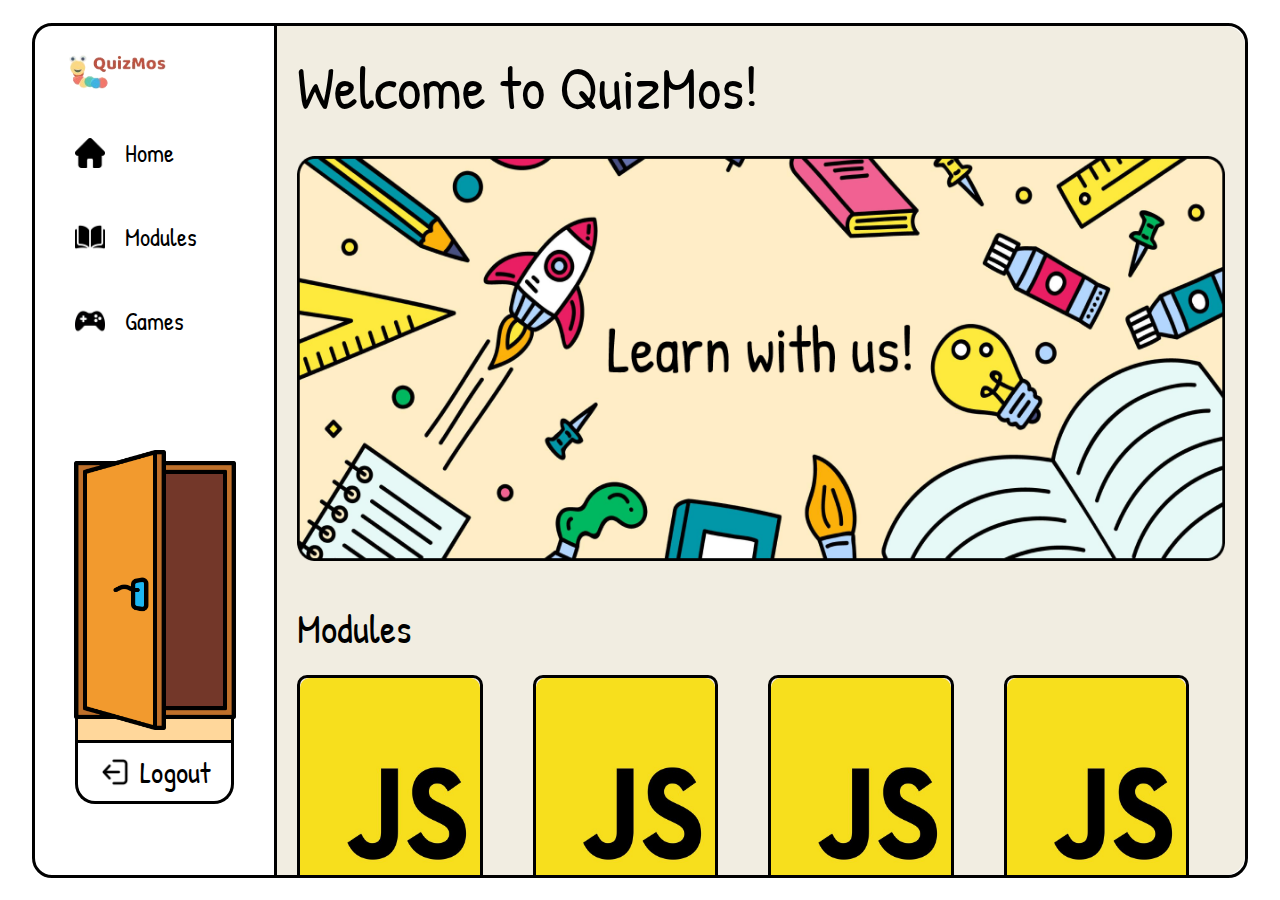
==== homepage.html @ 113d8185 "Add files via upload" ====
<!DOCTYPE html>
<html lang="en">
<head>
    <meta charset="UTF-8">
    <meta name="viewport" content="width=device-width, initial-scale=1.0">
    <link rel="preconnect" href="https://fonts.googleapis.com">
    <link rel="preconnect" href="https://fonts.gstatic.com" crossorigin>
    <link href="https://fonts.googleapis.com/css2?family=Patrick+Hand&display=swap" rel="stylesheet">
    <link rel="icon" href="Logo.png">
    <link rel="stylesheet" href="homepage.css">
    <title>QuizMos Homepage</title>
</head>
<body>
    <div class="container">
        <div class="sidebar">
            <div class="logo">
                <img src="Logo Pic.png" alt="">
            </div>

            <div class="navigation">
                <div class="navItem">
                    <img src="home.png" alt="">
                    <a href="#home">Home</a>
                </div>
                <div class="navItem">
                    <img src="open-book.png" alt="">
                    <a href="#module">Modules</a>
                </div>
                <div class="navItem">
                    <img src="games.png" alt="">
                    <a href="#game">Games</a>
                </div>
            </div>
            
            <div class="logoutBox">
                <div class="logoutImgBox">
                    <img src="door.png" alt="">
                </div>
                <button onclick="goHome()">
                    <img src="exit.png" alt="">
                    <p>Logout</p>
                </button>
            </div>
        </div>

        <div class="mainContent">
            <div class="welcomeTxt" id="home">
                <p>Welcome to QuizMos!</p>
            </div>

            <div class="homeImage">
                <img src="Group 263.png" alt="">
            </div>

            <!-- Module Section -->
            <div class="moduleSection" id="module">
                <div class="header">
                    <p>Modules</p>
                </div>
                <div class="moduleList">
                    <!-- Module card for week #1 -->
                    <div class="moduleCard">
                        <div class="imgBox">
                            <img src="Javascript.jpg" alt="">
                        </div>
                        <div class="infoBox">
                            <p class="title">Week #1: Introduction to Javascript</p>
                            <button onclick="goModule1()">Start Learning</button>
                        </div>
                    </div>

                    <!-- Module card for week #2 -->
                    <div class="moduleCard">
                        <div class="imgBox">
                            <img src="Javascript.jpg" alt="">
                        </div>
                        <div class="infoBox">
                            <p class="title">Week #2: Javascript <br> Basics</p>
                            <button onclick="goModule2()">Start Learning</button>
                        </div>
                    </div>

                    <!-- Module card for week #3 -->
                    <div class="moduleCard">
                        <div class="imgBox">
                            <img src="Javascript.jpg" alt="">
                        </div>
                        <div class="infoBox">
                            <p class="title">Week #3: Javascript Basics (Part 2)</p>
                            <button onclick="goModule3()">Start Learning</button>
                        </div>
                    </div>

                    <!-- Module card for week #4 -->
                    <div class="moduleCard">
                        <div class="imgBox">
                            <img src="Javascript.jpg" alt="">
                        </div>
                        <div class="infoBox">
                            <p class="title">Week #4: JavaScript <br> Arrays</p>
                            <button onclick="goModule4()">Start Learning</button>
                        </div>
                    </div>

                    <!-- Module card for week #5 -->
                    <div class="moduleCard">
                        <div class="imgBox">
                            <img src="phpBG.jpg" alt="">
                        </div>
                        <div class="infoBox">
                            <p class="title">Week #5: Introduction to PHP</p>
                            <button onclick="goModule5()">Start Learning</button>
                        </div>
                    </div>

                    <!-- Module card for week #6 -->
                    <div class="moduleCard">
                        <div class="imgBox">
                            <img src="phpBG.jpg" alt="">
                        </div>
                        <div class="infoBox">
                            <p class="title">Week #6: How to run PHP code in XAMPP</p>
                            <button onclick="goModule6()">Start Learning</button>
                        </div>
                    </div>

                    <!-- Module card for week #7 -->
                    <div class="moduleCard">
                        <div class="imgBox">
                            <img src="phpBG.jpg" alt="">
                        </div>
                        <div class="infoBox">
                            <p class="title">Week #7: PHP Using echo and print</p>
                            <button onclick="goModule7()">Start Learning</button>
                        </div>
                    </div>
                </div>
            </div>

            <!-- Game Section -->
            <div class="gameSection" id="game">
                <div class="header">
                    <p>Games</p>
                </div>
                <div class="gameList">
                    <!-- game card for week Hangman -->
                    <div class="gameCard">
                        <div class="imgBox">
                            <img src="hangman.png" alt="">
                        </div>
                        <div class="infoBox">
                            <p class="title">Hangman</p>
                            <button onclick="goHangman()">PLAY</button>
                        </div>
                    </div>

                    <!-- game card for QuizIO -->
                    <div class="gameCard">
                        <div class="imgBox">
                            <img src="choose.png" alt="">
                        </div>
                        <div class="infoBox">
                            <p class="title">QuizIO</p>
                            <button onclick="goQuizIO()">PLAY</button>
                        </div>
                    </div>

                    <!-- game card for Codemaster-->
                    <div class="gameCard">
                        <div class="imgBox">
                            <img src="hacker.png" alt="">
                        </div>
                        <div class="infoBox">
                            <p class="title">Codemaster</p>
                            <button onclick="goCodemaster()">PLAY</button>
                        </div>
                    </div>
                </div>
            </div>
        </div>
    </div>

    <script>
        //Redirect to index.html
        function goHome() {
            window.location.href = "index.html"
        }

        //Redirect to Week 1 Module
        function goModule1() {
            window.location.href = "week1Module.html"
        }

        //Redirect to Week 2 Module
        function goModule2() {
            window.location.href = "week2Module.html"
        }

        //Redirect to Week 3 Module
        function goModule3() {
            window.location.href = "week3Module.html"
        }

        //Redirect to Week 4 Module
        function goModule4() {
            window.location.href = "week4Module.html"
        }

        //Redirect to Week 5 Module
        function goModule5() {
            window.location.href = "week5Module.html"
        }

        //Redirect to Week 6 Module
        function goModule6() {
            window.location.href = "week6Module.html"
        }

        //Redirect to Week 7 Module
        function goModule7() {
            window.location.href = "week7Module.html"
        }

        //Redirect to Hangman page
        function goHangman() {
            window.location.href = "hangman.html"
        }

        //Redirect to QuizIO page
        function goQuizIO() {
            window.location.href = "quizIO.html"
        }

        //Redirect to Codemaster page
        function goCodemaster() {
            window.location.href = "codemaster.html"
        }
    </script>
</body>
</html>
---- homepage.css ----
* {
    margin: 0;
    padding: 0;
    font-family: 'Patrick Hand';
    box-sizing: border-box;
    color: black;
}

html {
    scroll-behavior: smooth;
}

body {
    margin: 0;
    padding: 0;
    display: flex;
    justify-content: center;
    align-items: center;
    width: 100%;
    height: 100dvh;
    background-color: white;
}

.container {
    width: 95%;
    height: 95%;
    border: 3px solid black;
    border-radius: 20px;
    display: flex;
}

/* Design for sidebar */
.container .sidebar {
    width: 20%;
    height: 100%;
    padding: 20px;
    border-right: 3px solid black;
}

/* Design for logo image */
.container .sidebar .logo {
    width: 100%;
    height: 10%;
    display: flex;
    align-items: start;
}

.container .sidebar .logo img {
    height: 150px;
    margin-top: -50px;
}

/* Design for navigation */
.container .sidebar .navigation {
    display: flex;
    flex-direction: column;
    align-items: center;
    gap: 30px;
    height: 40%;
    width: 100%;
}

.container .sidebar .navigation .navItem {
    display: flex;
    align-items: center;
    gap: 20px;
    width: 90%;
    padding: 10px;
    border-radius: 10px;
    cursor: pointer;
}
.container .sidebar .navigation .navItem:hover {
    background-color: rgb(223, 223, 223);
    transition-duration: 0.5s;
}

.container .sidebar .navigation .navItem img {
    height: 30px;
}

.container .sidebar .navigation .navItem a {
    font-size: 25px;
    text-decoration: none;
    color: black;
}

/* Design for logout box */
.container .sidebar .logoutBox {
    width: 100%;
    height: 50%;
    display: flex;
    flex-direction: column;
    justify-content: center;
    align-items: center;
    display: flex;
}

.container .sidebar .logoutBox .logoutImgBox {
    height: 60%;
    width: 80%;
    border: 3px solid black;
    border-radius: 20px 20px 0 0;
    display: flex;
    justify-content: center;
    align-items: end;
    padding-bottom: 10px;
    background-color: #FFD79B;
}

.container .sidebar .logoutBox .logoutImgBox img {
    height: 280px;
}

.container .sidebar .logoutBox button {
    display: flex;
    gap: 10px;
    align-items: center;
    justify-content: center;
    width: 80%;
    height: 15%;
    border-radius: 0 0 20px 20px ;
    border: 3px solid black;
    border-top: none;
    cursor: pointer;
    background-color: white;
}

.container .sidebar .logoutBox button p {
    font-size: 30px;
}

.container .sidebar .logoutBox button img {
    height: 30px;
}

/* Design for main content */
.container .mainContent {
    width: 80%;
    background-color: #F1EDE1;
    padding: 20px;
    overflow-y: scroll;
    border-radius: 0 20px 20px 0;
    scroll-behavior: smooth;
}

::-webkit-scrollbar {
    display: none;
}

/* Design for header */
.container .mainContent .welcomeTxt {
    width: 100%;
    height: 10%;
    margin-bottom: 30px;
}
.container .mainContent .welcomeTxt p {
    font-size: 60px;
}

/* Design for home image */
.container .mainContent .homeImage {
    width: 100%;
    height: 50%;
    border-radius: 10px;
    margin-bottom: 40px;
}

.container .mainContent .homeImage img {
    height: 100%;
    width: 100%;
    border-radius: 10px;
}

/* Design for module Section */
.container .mainContent .moduleSection {
    display: flex;
    flex-direction: column;
    gap: 20px;
    width: 100%;
    margin-bottom: 100px;
}
.container .mainContent .moduleSection .header {
    font-size: 40px;
}
.container .mainContent .moduleSection .moduleList {
    display: flex;
    gap: 50px;
    flex-wrap: wrap;
    height: fit-content;
}

/* Design for module card */
.container .mainContent .moduleSection .moduleList .moduleCard {
    width: 20%;
    height: fit-content;
    border: 3px solid black;
    border-radius: 10px;
}
.container .mainContent .moduleSection .moduleList .moduleCard .imgBox {
    width: 100%;
    height: 200px;
    background-color: #FFE7AB;
    border-radius: 10px 10px 0 0;
    border-bottom: 3px solid black;
}
.container .mainContent .moduleSection .moduleList .moduleCard .imgBox img {
    height: 100%;
    width: 100%;
    border-radius: 10px 10px 0 0;
}
.container .mainContent .moduleSection .moduleList .moduleCard .infoBox {
    width: 100%;
    height: fit-content;
    border-radius: 0 0 10px 10px;
    padding: 5px;
    background-color: white;
}
.container .mainContent .moduleSection .moduleList .moduleCard .infoBox .title {
    font-size: 25px;
    margin-block: 10px;
}
.container .mainContent .moduleSection .moduleList .moduleCard .infoBox button {
    width: 100%;
    padding: 5px;
    font-size: 20px;
    border-radius: 5px;
    border: 2px solid black;
    background-color: #F7BB27;
    cursor: pointer;
}

.container .mainContent .moduleSection .moduleList .moduleCard .infoBox button:active {
    transform: scale(0.95);
}

/* Design for Game Section */
.container .mainContent .gameSection {
    display: flex;
    flex-direction: column;
    gap: 20px;
    width: 100%;
}

.container .mainContent .gameSection .header {
    font-size: 40px;
}

.container .mainContent .gameSection .gameList {
    display: flex;
    gap: 50px;
    flex-wrap: wrap;
    height: fit-content;
}

.container .mainContent .gameSection .gameList .gameCard {
    width: 20%;
    height: fit-content;
    border: 3px solid black;
    border-radius: 10px;
}

.container .mainContent .gameSection .gameList .gameCard .imgBox {
    width: 100%;
    height: 200px;
    background-color: #FFE7AB;
    border-radius: 10px 10px 0 0;
    border-bottom: 3px solid black;
    display: flex;
    justify-content: center;
    align-items: end;
}

.container .mainContent .gameSection .gameList .gameCard .imgBox img {
    height: 150px;
}

.container .mainContent .gameSection .gameList .gameCard .infoBox {
    width: 100%;
    height: fit-content;
    border-radius: 0 0 10px 10px;
    padding: 5px;
    background-color: white;
}

.container .mainContent .gameSection .gameList .gameCard .infoBox .title {
    font-size: 25px;
    margin-block: 10px;
}

.container .mainContent .gameSection .gameList .gameCard .infoBox button {
    width: 100%;
    padding: 5px;
    font-size: 20px;
    border-radius: 5px;
    border: 2px solid black;
    background-color: #F7BB27;
    cursor: pointer;
}

.container .mainContent .gameSection .gameList .gameCard .infoBox button:active {
    transform: scale(0.95);
}

@media screen and (max-width:1024px) {
    /* Design for header */
    .container .mainContent .welcomeTxt p {
        font-size: 45px;
    }

    /* Design for navigation item */
    .container .sidebar .navigation .navItem img {
        height: 25px;
    }
    .container .sidebar .navigation .navItem a {
        font-size: 20px;
    }

    /* Design for logout box */
    .container .sidebar .logoutBox .logoutImgBox {
        height: 45%;
        width: 100%;
    }
    .container .sidebar .logoutBox .logoutImgBox img {
        height: 200px;
    }
    .container .sidebar .logoutBox button {
        width: 100%;
    }
    .container .sidebar .logoutBox button p {
        font-size: 25px;
    }
    .container .sidebar .logoutBox button img {
        height: 25px;
    }

    /* Design for home image */
    .container .mainContent .homeImage {
        width: 100%;
        height: 35%;
        border-radius: 10px;
        margin-bottom: 40px;
    }
    .container .mainContent .homeImage img {
        height: 100%;
        width: 100%;
        border-radius: 10px;
    }

    /* Design for module card */
    .container .mainContent .moduleSection .moduleList .moduleCard {
        width: 25%;
        height: fit-content;
        border: 3px solid black;
        border-radius: 10px;
    }

    /* Design for game list */
    .container .mainContent .gameSection .gameList .gameCard {
        width: 25%;
        height: fit-content;
        border: 3px solid black;
        border-radius: 10px;
    }
}

@media screen and (max-width: 768px) {
    /* Design for sidebar */
    .container .sidebar {
        padding: 10px;
    }

    .container .sidebar .logo img {
        height: 130px;
        margin-top: -35px;
    }

    /* Design for navigation */
    .container .sidebar .navigation .navItem {
        gap: 15px;
    }
    .container .sidebar .navigation .navItem img {
        height: 25px;
    }
    .container .sidebar .navigation .navItem a {
        font-size: 20px;
    }

    /* Design for logout box */
    .container .sidebar .logoutBox {
        width: 100%;
        height: 50%;
        display: flex;
        flex-direction: column;
        justify-content: center;
        align-items: center;
        display: flex;
    }
    .container .sidebar .logoutBox .logoutImgBox {
        height: 32%;
        width: 80%;
        border-radius: 10px 10px 0 0;
    }
    .container .sidebar .logoutBox .logoutImgBox img {
        height: 130px;
    }
    .container .sidebar .logoutBox button {
        width: 80%;
        height: 10%;
        border-radius: 0 0 10px 10px ;
    }
    .container .sidebar .logoutBox button p {
        font-size: 20px;
    }
    .container .sidebar .logoutBox button img {
        height: 20px;
    }

    /* Design for header */
    .container .mainContent .welcomeTxt {
        margin-bottom: 10px;
    }
    .container .mainContent .welcomeTxt p {
        font-size: 40px;
    }

    /* Design for home image */
    .container .mainContent .homeImage {
        width: 100%;
        height: 30%;
        border-radius: 10px;
        margin-bottom: 40px;
    }

    .container .mainContent .homeImage img {
        height: 100%;
        width: 100%;
        border-radius: 10px;
    }

    /* Design for module Section */
    .container .mainContent .moduleSection .header {
        font-size: 30px;
    }
    /* Design for module card */
    .container .mainContent .moduleSection .moduleList .moduleCard {
        width: 40%;
    }
    .container .mainContent .moduleSection .moduleList .moduleCard .imgBox {
        height: 170px;
    }
    .container .mainContent .moduleSection .moduleList .moduleCard .infoBox {
        width: 100%;
        height: fit-content;
        border-radius: 0 0 10px 10px;
        padding: 5px;
        background-color: white;
    }
    .container .mainContent .moduleSection .moduleList .moduleCard .infoBox .title {
        font-size: 20px;
    }
    .container .mainContent .moduleSection .moduleList .moduleCard .infoBox button {
        font-size: 15px;
    }

    /* Design for Game Section */
    .container .mainContent .gameSection .header {
        font-size: 30px;
    }
    .container .mainContent .gameSection .gameList .gameCard {
        width: 40%;
    }

    .container .mainContent .gameSection .gameList .gameCard .imgBox {
        height: 170px;
    }
    .container .mainContent .gameSection .gameList .gameCard .imgBox img {
        height: 100px;
    }
    .container .mainContent .gameSection .gameList .gameCard .infoBox .title {
        font-size: 20px;
    }

    .container .mainContent .gameSection .gameList .gameCard .infoBox button {
        font-size: 15px;
    }
}

@media screen and (max-width: 425px) {
    .container {
        width: 95%;
        height: 95%;
        border-radius: 20px;
        display: flex;
        flex-direction: column;
        border: none;
    }
    
    /* Design for sidebar */
    .container .sidebar {
        width: 100%;
        height: 8%;
        border: 3px solid black;
        border-radius: 10px;
        display: flex;
        align-items: center;
        justify-content: space-around;
        margin-bottom: 20px;
    }
    .container .sidebar .logo {
        height: 100%;
        display: flex;
        margin-top: 10px;
    }
    .container .sidebar .logo img {
       height: 100px;
    }
    
    /* Design for navigation */
    .container .sidebar .navigation {
        display: flex;
        flex-direction: row;
        gap: 10px;
    }
    .container .sidebar .navigation .navItem a {
        font-size: 15px;
    }
    .container .sidebar .navigation .navItem img {
        display: none;
    }
    
    /* Design for logout box */
    .container .sidebar .logoutBox {
        height: 100%;
        width: 100%;
    }
    
    .container .sidebar .logoutBox .logoutImgBox {
        display: none;
    }
    
    .container .sidebar .logoutBox .logoutImgBox img {
        display: none;
    }
    
    .container .sidebar .logoutBox button {
        border: none;
        height: 100%;
        border-radius: 0 0 0 0;
    }
    
    .container .sidebar .logoutBox button p {
        display: none;
    }
    
    .container .sidebar .logoutBox button img {
        display: block;
    }
    
    /* Design for main content */
    .container .mainContent {
       width: 100%;
       border-radius: 10px;
       border: 3px solid black;
       text-align: center;
    }
    
    ::-webkit-scrollbar {
        display: none;
    }
    
    /* Design for header */
    .container .mainContent .welcomeTxt {
        width: 100%;
    }
    .container .mainContent .welcomeTxt p {
        font-size: 35px;
    }
    
    /* Design for home image */
    .container .mainContent .homeImage {
       width: 100%;
       height: 20%;
       border: 2px solid black;
    }
    
    .container .mainContent .homeImage img {
        height: 100%;
        width: 100%;
        border-radius: 10px;
    }
    
    /* Design for module Section */
    .container .mainContent .moduleSection {
        width: 100%;
    }
    .container .mainContent .moduleSection .header {
        font-size: 30px;
    }
    .container .mainContent .moduleSection .moduleList {
        display: grid;
        grid-template-columns: 1fr;
        width: 100%;
        justify-content: center;
        gap: 20px;
    }
    
    /* Design for module card */
    .container .mainContent .moduleSection .moduleList .moduleCard {
        width: 100%;
    }
    .container .mainContent .moduleSection .moduleList .moduleCard .imgBox {
       width: 100%;
    }
    .container .mainContent .moduleSection .moduleList .moduleCard .infoBox {
       width: 100%;
    }
    .container .mainContent .moduleSection .moduleList .moduleCard .infoBox .title {
        font-size: 20px;
    }
    .container .mainContent .moduleSection .moduleList .moduleCard .infoBox button {
        font-size: 20px;
    }

    /* Design for Game Section */
    .container .mainContent .gameSection {
        width: 100%;
    }
    
    .container .mainContent .gameSection .header {
        font-size: 30px;
    }
    
    .container .mainContent .gameSection .gameList {
        display: grid;
        grid-template-columns: 1fr;
        width: 100%;
        justify-content: center;
        gap: 20px;
    }
    
    .container .mainContent .gameSection .gameList .gameCard {
        width: 100%;
    }
    
    .container .mainContent .gameSection .gameList .gameCard .imgBox {
        width: 100%;
    }
    
    .container .mainContent .gameSection .gameList .gameCard .imgBox img {
        height: 150px;
    }
    
    .container .mainContent .gameSection .gameList .gameCard .infoBox {
        width: 100%;
    }
    
    .container .mainContent .gameSection .gameList .gameCard .infoBox .title {
        font-size: 25px;
    }
    
    .container .mainContent .gameSection .gameList .gameCard .infoBox button {
        font-size: 20px;   
    }
}
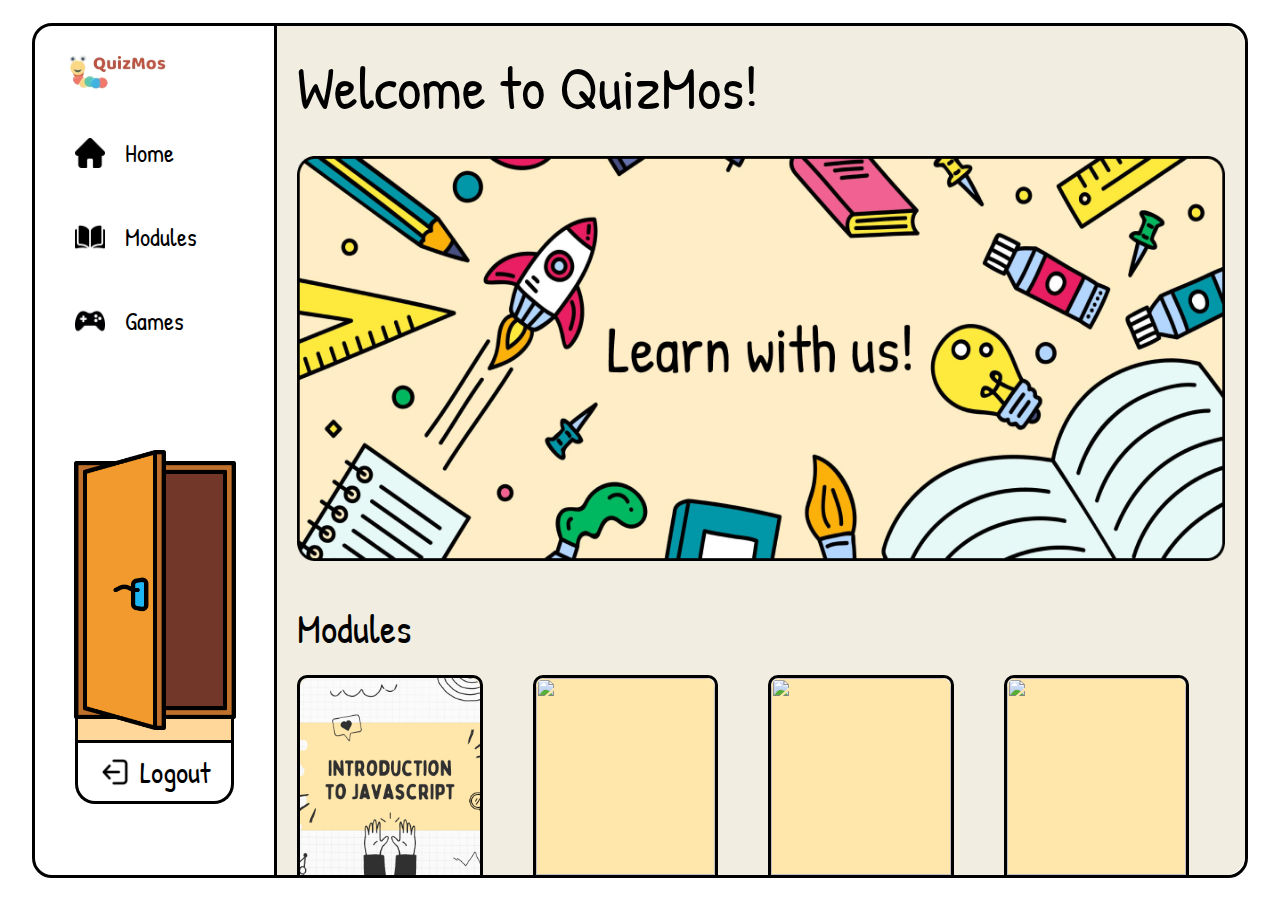
==== commit 5b60b32d: "Add files via upload" ====
--- a/homepage.html
+++ b/homepage.html
@@ -61,7 +61,7 @@
                     <!-- Module card for week #1 -->
                     <div class="moduleCard">
                         <div class="imgBox">
-                            <img src="Javascript.jpg" alt="">
+                            <img src="week 1 - page 1.png" alt="">
                         </div>
                         <div class="infoBox">
                             <p class="title">Week #1: Introduction to Javascript</p>
@@ -72,7 +72,7 @@
                     <!-- Module card for week #2 -->
                     <div class="moduleCard">
                         <div class="imgBox">
-                            <img src="Javascript.jpg" alt="">
+                            <img src="week 2 - page 1.png" alt="">
                         </div>
                         <div class="infoBox">
                             <p class="title">Week #2: Javascript <br> Basics</p>
@@ -83,7 +83,7 @@
                     <!-- Module card for week #3 -->
                     <div class="moduleCard">
                         <div class="imgBox">
-                            <img src="Javascript.jpg" alt="">
+                            <img src="week 3 - page 1.png" alt="">
                         </div>
                         <div class="infoBox">
                             <p class="title">Week #3: Javascript Basics (Part 2)</p>
@@ -94,7 +94,7 @@
                     <!-- Module card for week #4 -->
                     <div class="moduleCard">
                         <div class="imgBox">
-                            <img src="Javascript.jpg" alt="">
+                            <img src="week 4 - page 1.png" alt="">
                         </div>
                         <div class="infoBox">
                             <p class="title">Week #4: JavaScript <br> Arrays</p>
@@ -105,7 +105,7 @@
                     <!-- Module card for week #5 -->
                     <div class="moduleCard">
                         <div class="imgBox">
-                            <img src="phpBG.jpg" alt="">
+                            <img src="week 5 - page 1.png" alt="">
                         </div>
                         <div class="infoBox">
                             <p class="title">Week #5: Introduction to PHP</p>
@@ -116,7 +116,7 @@
                     <!-- Module card for week #6 -->
                     <div class="moduleCard">
                         <div class="imgBox">
-                            <img src="phpBG.jpg" alt="">
+                            <img src="week 6 - page 1.png" alt="">
                         </div>
                         <div class="infoBox">
                             <p class="title">Week #6: How to run PHP code in XAMPP</p>
@@ -127,7 +127,7 @@
                     <!-- Module card for week #7 -->
                     <div class="moduleCard">
                         <div class="imgBox">
-                            <img src="phpBG.jpg" alt="">
+                            <img src="week 7 - page 1.png" alt="">
                         </div>
                         <div class="infoBox">
                             <p class="title">Week #7: PHP Using echo and print</p>
@@ -228,7 +228,7 @@
 
         //Redirect to QuizIO page
         function goQuizIO() {
-            window.location.href = "quizIO.html"
+            window.location.href = "quizio.html"
         }
 
         //Redirect to Codemaster page
--- a/homepage.css
+++ b/homepage.css
@@ -207,6 +207,7 @@
     height: 100%;
     width: 100%;
     border-radius: 10px 10px 0 0;
+    object-fit: cover;
 }
 .container .mainContent .moduleSection .moduleList .moduleCard .infoBox {
     width: 100%;
